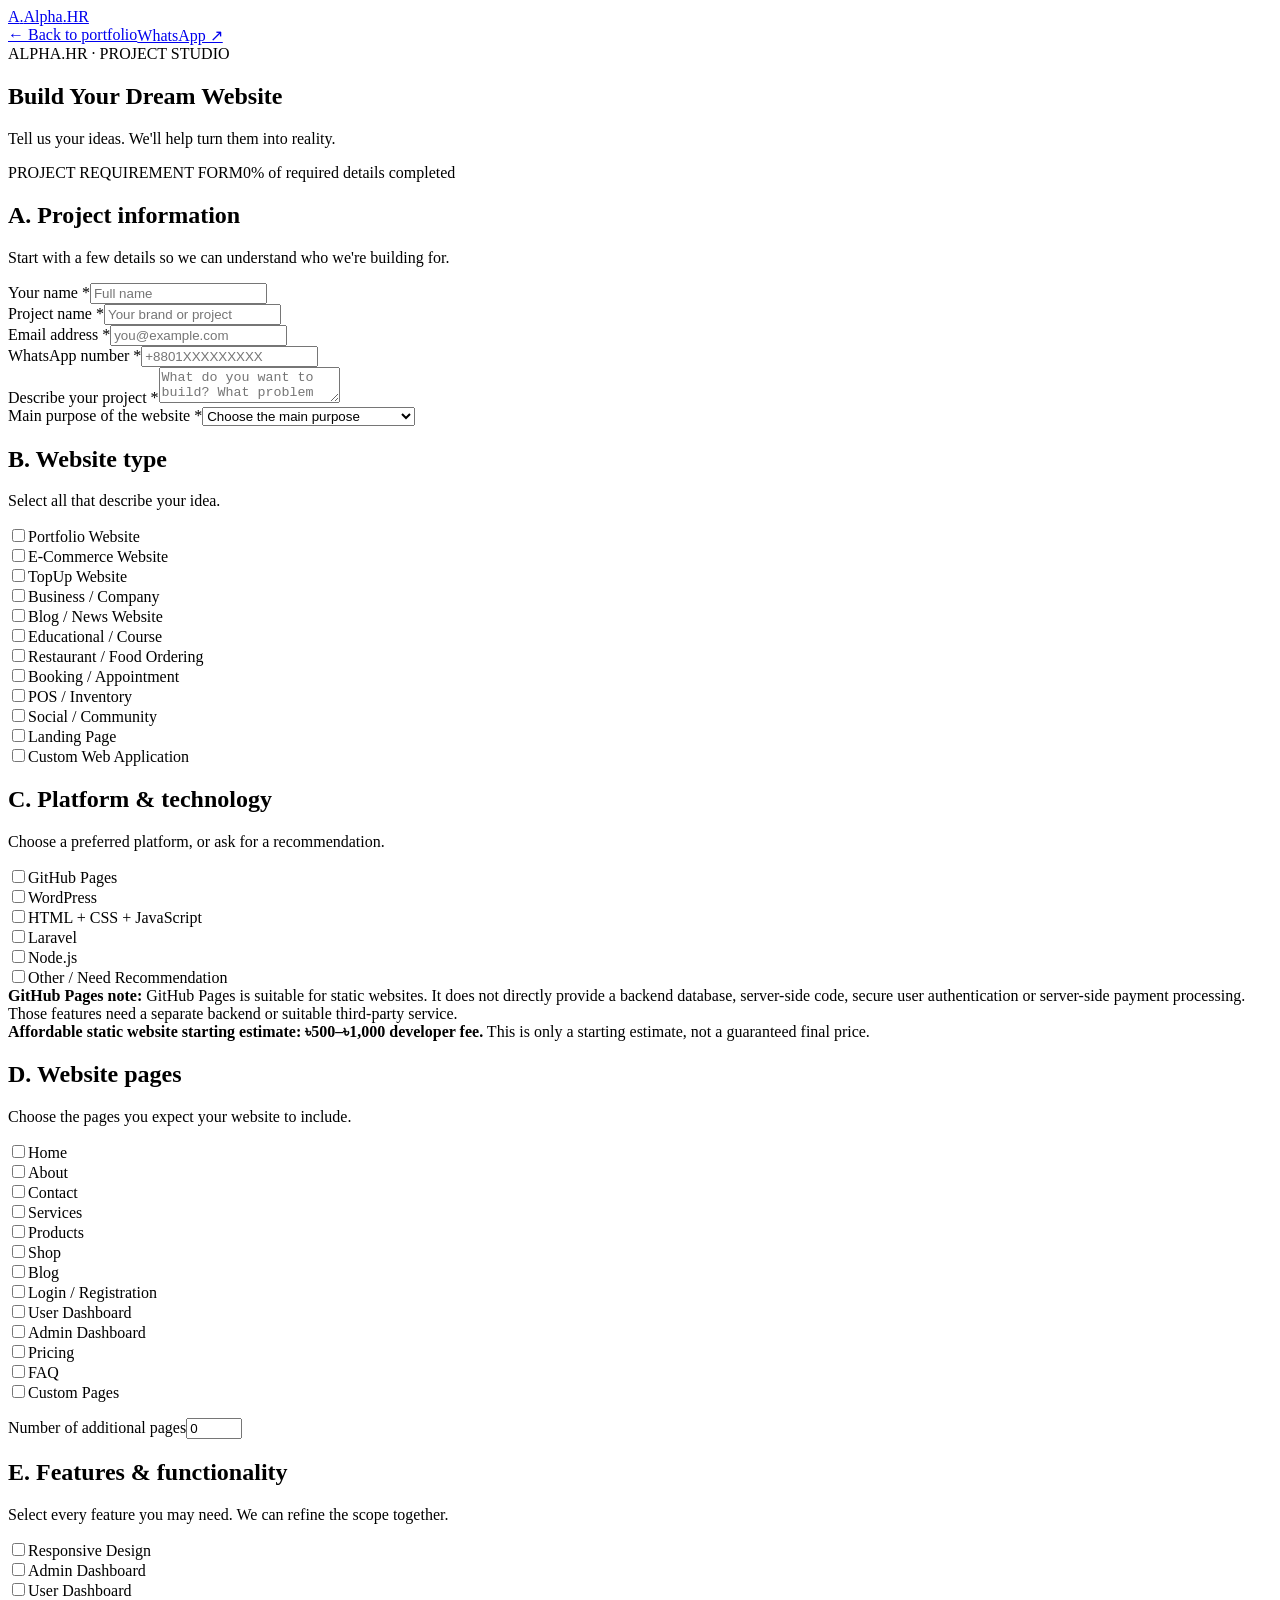
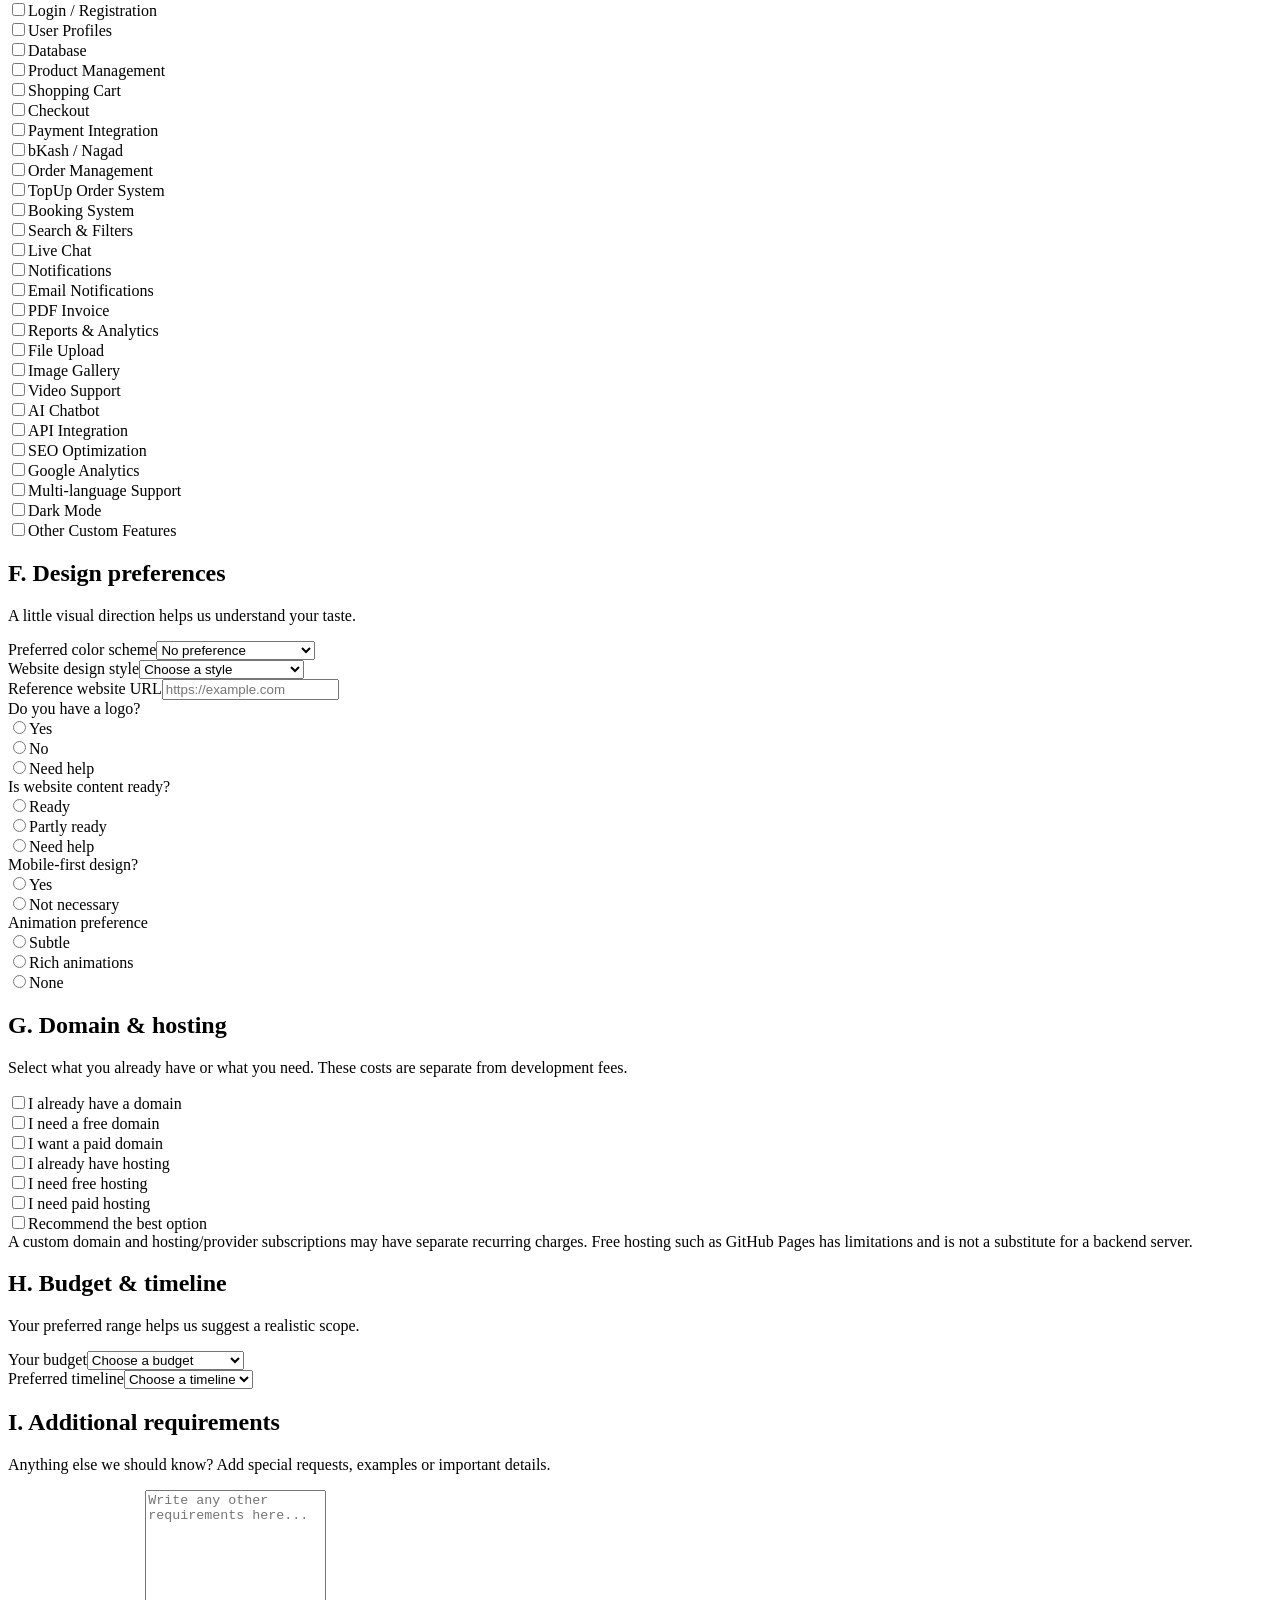
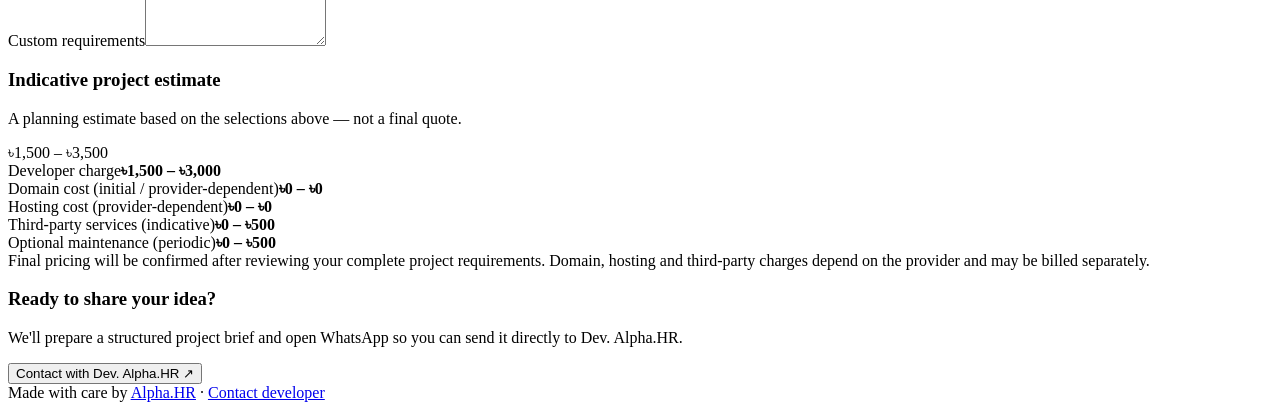
==== builder.html @ c134a98b "Create builder.html" ====
<!doctype html>
<html lang="en">
<head>
  <meta charset="utf-8"><meta name="viewport" content="width=device-width, initial-scale=1">
  <meta name="theme-color" content="#f5fbff"><meta name="description" content="Share your website idea with Alpha.HR and prepare a project proposal.">
  <title>Build Your Dream Website — Alpha.HR</title>
  <link rel="preconnect" href="https://fonts.googleapis.com"><link rel="preconnect" href="https://fonts.gstatic.com" crossorigin>
  <link href="https://fonts.googleapis.com/css2?family=DM+Sans:wght@400;500;600;700;800&family=Manrope:wght@400;500;600;700;800&display=swap" rel="stylesheet">
  <link rel="stylesheet" href="style.css"><script src="script.js" defer></script>
</head>
<body class="builder-page">
<header class="site-header"><nav class="nav-wrap container"><a class="brand" href="index.html"><span class="brand-mark">A<span>.</span></span><span>Alpha<span class="brand-dot">.HR</span></span></a><div class="nav-links" style="display:flex"><a href="index.html">← Back to portfolio</a><a class="nav-cta" href="https://wa.me/8801812478792" target="_blank" rel="noopener">WhatsApp ↗</a></div></nav></header>
<section class="builder-hero"><div class="container"><span class="section-kicker">ALPHA.HR · PROJECT STUDIO</span><h1>Build Your <span class="gradient-text">Dream Website</span></h1><p>Tell us your ideas. We'll help turn them into reality.</p></div></section>
<main class="builder-wrap">
  <div class="builder-topbar"><span>PROJECT REQUIREMENT FORM</span><span id="form-progress-label">0% completed</span></div><div class="progress-track"><div class="progress-fill" id="form-progress"></div></div>
  <form id="project-form">
    <section class="form-section"><h2>A. Project information</h2><p class="section-help">Start with a few details so we can understand who we're building for.</p><div class="form-grid">
      <div class="field"><label for="customerName">Your name *</label><input id="customerName" name="Customer name" required placeholder="Full name"></div>
      <div class="field"><label for="projectName">Project name *</label><input id="projectName" name="Project name" required placeholder="Your brand or project"></div>
      <div class="field"><label for="email">Email address *</label><input id="email" name="Email" type="email" required placeholder="you@example.com"></div>
      <div class="field"><label for="whatsapp">WhatsApp number *</label><input id="whatsapp" name="WhatsApp number" type="tel" required placeholder="+8801XXXXXXXXX"></div>
      <div class="field full"><label for="description">Describe your project *</label><textarea id="description" name="Project description" required placeholder="What do you want to build? What problem should it solve?"></textarea></div>
      <div class="field full"><label for="purpose">Main purpose of the website *</label><select id="purpose" name="Main purpose" required><option value="">Choose the main purpose</option><option>Showcase my work or brand</option><option>Sell products or services</option><option>Share content / information</option><option>Manage a business or operation</option><option>Build a community or platform</option><option>Other / Need advice</option></select></div>
    </div></section>

    <section class="form-section"><h2>B. Website type</h2><p class="section-help">Select all that describe your idea.</p><div class="choice-grid">
      <div class="choice"><input id="type1" type="checkbox" name="Website type" value="Portfolio Website"><label for="type1">Portfolio Website</label></div>
      <div class="choice"><input id="type2" type="checkbox" name="Website type" value="E-Commerce Website"><label for="type2">E-Commerce Website</label></div>
      <div class="choice"><input id="type3" type="checkbox" name="Website type" value="TopUp Website"><label for="type3">TopUp Website</label></div>
      <div class="choice"><input id="type4" type="checkbox" name="Website type" value="Business / Company Website"><label for="type4">Business / Company</label></div>
      <div class="choice"><input id="type5" type="checkbox" name="Website type" value="Blog / News Website"><label for="type5">Blog / News Website</label></div>
      <div class="choice"><input id="type6" type="checkbox" name="Website type" value="Educational / Course Website"><label for="type6">Educational / Course</label></div>
      <div class="choice"><input id="type7" type="checkbox" name="Website type" value="Restaurant / Food Ordering Website"><label for="type7">Restaurant / Food Ordering</label></div>
      <div class="choice"><input id="type8" type="checkbox" name="Website type" value="Booking / Appointment Website"><label for="type8">Booking / Appointment</label></div>
      <div class="choice"><input id="type9" type="checkbox" name="Website type" value="POS / Inventory Management"><label for="type9">POS / Inventory</label></div>
      <div class="choice"><input id="type10" type="checkbox" name="Website type" value="Social Media / Community Website"><label for="type10">Social / Community</label></div>
      <div class="choice"><input id="type11" type="checkbox" name="Website type" value="Landing Page"><label for="type11">Landing Page</label></div>
      <div class="choice"><input id="type12" type="checkbox" name="Website type" value="Custom Web Application"><label for="type12">Custom Web Application</label></div>
    </div></section>

    <section class="form-section"><h2>C. Platform &amp; technology</h2><p class="section-help">Choose a preferred platform, or ask for a recommendation.</p><div class="choice-grid two">
      <div class="choice"><input id="tech1" type="checkbox" name="Technology" value="GitHub Pages"><label for="tech1">GitHub Pages</label></div><div class="choice"><input id="tech2" type="checkbox" name="Technology" value="WordPress"><label for="tech2">WordPress</label></div>
      <div class="choice"><input id="tech3" type="checkbox" name="Technology" value="HTML + CSS + JavaScript"><label for="tech3">HTML + CSS + JavaScript</label></div><div class="choice"><input id="tech4" type="checkbox" name="Technology" value="Laravel"><label for="tech4">Laravel</label></div>
      <div class="choice"><input id="tech5" type="checkbox" name="Technology" value="Node.js"><label for="tech5">Node.js</label></div><div class="choice"><input id="tech6" type="checkbox" name="Technology" value="Other / Need Recommendation"><label for="tech6">Other / Need Recommendation</label></div>
    </div><div class="inline-note"><strong>GitHub Pages note:</strong> GitHub Pages is suitable for static websites. It does not directly provide a backend database, server-side code, secure user authentication or server-side payment processing. Those features need a separate backend or suitable third-party service. <br><strong>Affordable static website starting estimate: ৳500–৳1,000 developer fee.</strong> This is only a starting estimate, not a guaranteed final price.</div></section>

    <section class="form-section"><h2>D. Website pages</h2><p class="section-help">Choose the pages you expect your website to include.</p><div class="choice-grid">
      <div class="choice"><input id="page1" type="checkbox" name="Pages" value="Home"><label for="page1">Home</label></div><div class="choice"><input id="page2" type="checkbox" name="Pages" value="About"><label for="page2">About</label></div><div class="choice"><input id="page3" type="checkbox" name="Pages" value="Contact"><label for="page3">Contact</label></div>
      <div class="choice"><input id="page4" type="checkbox" name="Pages" value="Services"><label for="page4">Services</label></div><div class="choice"><input id="page5" type="checkbox" name="Pages" value="Products"><label for="page5">Products</label></div><div class="choice"><input id="page6" type="checkbox" name="Pages" value="Shop"><label for="page6">Shop</label></div>
      <div class="choice"><input id="page7" type="checkbox" name="Pages" value="Blog"><label for="page7">Blog</label></div><div class="choice"><input id="page8" type="checkbox" name="Pages" value="Login / Registration"><label for="page8">Login / Registration</label></div><div class="choice"><input id="page9" type="checkbox" name="Pages" value="User Dashboard"><label for="page9">User Dashboard</label></div>
      <div class="choice"><input id="page10" type="checkbox" name="Pages" value="Admin Dashboard"><label for="page10">Admin Dashboard</label></div><div class="choice"><input id="page11" type="checkbox" name="Pages" value="Pricing"><label for="page11">Pricing</label></div><div class="choice"><input id="page12" type="checkbox" name="Pages" value="FAQ"><label for="page12">FAQ</label></div>
      <div class="choice"><input id="page13" type="checkbox" name="Pages" value="Custom Pages"><label for="page13">Custom Pages</label></div>
    </div><div class="field" style="margin-top:16px;max-width:260px"><label for="extraPages">Number of additional pages</label><input id="extraPages" name="Additional pages" type="number" min="0" max="100" value="0"></div></section>

    <section class="form-section"><h2>E. Features &amp; functionality</h2><p class="section-help">Select every feature you may need. We can refine the scope together.</p><div class="choice-grid">
      <div class="choice"><input id="feat1" type="checkbox" name="Features" value="Responsive Design"><label for="feat1">Responsive Design</label></div><div class="choice"><input id="feat2" type="checkbox" name="Features" value="Admin Dashboard"><label for="feat2">Admin Dashboard</label></div><div class="choice"><input id="feat3" type="checkbox" name="Features" value="User Dashboard"><label for="feat3">User Dashboard</label></div>
      <div class="choice"><input id="feat4" type="checkbox" name="Features" value="Login / Registration"><label for="feat4">Login / Registration</label></div><div class="choice"><input id="feat5" type="checkbox" name="Features" value="User Profiles"><label for="feat5">User Profiles</label></div><div class="choice"><input id="feat6" type="checkbox" name="Features" value="Database"><label for="feat6">Database</label></div>
      <div class="choice"><input id="feat7" type="checkbox" name="Features" value="Product Management"><label for="feat7">Product Management</label></div><div class="choice"><input id="feat8" type="checkbox" name="Features" value="Shopping Cart"><label for="feat8">Shopping Cart</label></div><div class="choice"><input id="feat9" type="checkbox" name="Features" value="Checkout"><label for="feat9">Checkout</label></div>
      <div class="choice"><input id="feat10" type="checkbox" name="Features" value="Payment Integration"><label for="feat10">Payment Integration</label></div><div class="choice"><input id="feat11" type="checkbox" name="Features" value="bKash / Nagad"><label for="feat11">bKash / Nagad</label></div><div class="choice"><input id="feat12" type="checkbox" name="Features" value="Order Management"><label for="feat12">Order Management</label></div>
      <div class="choice"><input id="feat13" type="checkbox" name="Features" value="TopUp Order System"><label for="feat13">TopUp Order System</label></div><div class="choice"><input id="feat14" type="checkbox" name="Features" value="Booking System"><label for="feat14">Booking System</label></div><div class="choice"><input id="feat15" type="checkbox" name="Features" value="Search & Filters"><label for="feat15">Search &amp; Filters</label></div>
      <div class="choice"><input id="feat16" type="checkbox" name="Features" value="Live Chat"><label for="feat16">Live Chat</label></div><div class="choice"><input id="feat17" type="checkbox" name="Features" value="Notifications"><label for="feat17">Notifications</label></div><div class="choice"><input id="feat18" type="checkbox" name="Features" value="Email Notifications"><label for="feat18">Email Notifications</label></div>
      <div class="choice"><input id="feat19" type="checkbox" name="Features" value="PDF Invoice"><label for="feat19">PDF Invoice</label></div><div class="choice"><input id="feat20" type="checkbox" name="Features" value="Reports & Analytics"><label for="feat20">Reports &amp; Analytics</label></div><div class="choice"><input id="feat21" type="checkbox" name="Features" value="File Upload"><label for="feat21">File Upload</label></div>
      <div class="choice"><input id="feat22" type="checkbox" name="Features" value="Image Gallery"><label for="feat22">Image Gallery</label></div><div class="choice"><input id="feat23" type="checkbox" name="Features" value="Video Support"><label for="feat23">Video Support</label></div><div class="choice"><input id="feat24" type="checkbox" name="Features" value="AI Chatbot"><label for="feat24">AI Chatbot</label></div>
      <div class="choice"><input id="feat25" type="checkbox" name="Features" value="API Integration"><label for="feat25">API Integration</label></div><div class="choice"><input id="feat26" type="checkbox" name="Features" value="SEO Optimization"><label for="feat26">SEO Optimization</label></div><div class="choice"><input id="feat27" type="checkbox" name="Features" value="Google Analytics"><label for="feat27">Google Analytics</label></div>
      <div class="choice"><input id="feat28" type="checkbox" name="Features" value="Multi-language Support"><label for="feat28">Multi-language Support</label></div><div class="choice"><input id="feat29" type="checkbox" name="Features" value="Dark Mode"><label for="feat29">Dark Mode</label></div><div class="choice"><input id="feat30" type="checkbox" name="Features" value="Other Custom Features"><label for="feat30">Other Custom Features</label></div>
    </div></section>

    <section class="form-section"><h2>F. Design preferences</h2><p class="section-help">A little visual direction helps us understand your taste.</p><div class="form-grid">
      <div class="field"><label for="colors">Preferred color scheme</label><select id="colors" name="Color scheme"><option value="">No preference</option><option>White + Sky Blue</option><option>Blue + White</option><option>Black + White</option><option>Warm / Earthy</option><option>Colorful / Vibrant</option><option>I'll provide brand colors</option></select></div>
      <div class="field"><label for="designStyle">Website design style</label><select id="designStyle" name="Design style"><option value="">Choose a style</option><option>Minimal & Clean</option><option>Premium & Professional</option><option>Modern & Creative</option><option>Corporate</option><option>Playful & Colorful</option><option>Not sure / Recommend</option></select></div>
      <div class="field full"><label for="reference">Reference website URL</label><input id="reference" name="Reference website" type="url" placeholder="https://example.com"></div>
      <div class="field"><span class="field-label">Do you have a logo?</span><div class="radio-row"><div class="choice"><input id="logo1" type="radio" name="Logo" value="Yes"><label for="logo1">Yes</label></div><div class="choice"><input id="logo2" type="radio" name="Logo" value="No"><label for="logo2">No</label></div><div class="choice"><input id="logo3" type="radio" name="Logo" value="Need help"><label for="logo3">Need help</label></div></div></div>
      <div class="field"><span class="field-label">Is website content ready?</span><div class="radio-row"><div class="choice"><input id="content1" type="radio" name="Content" value="Ready"><label for="content1">Ready</label></div><div class="choice"><input id="content2" type="radio" name="Content" value="Partly ready"><label for="content2">Partly ready</label></div><div class="choice"><input id="content3" type="radio" name="Content" value="Need help"><label for="content3">Need help</label></div></div></div>
      <div class="field"><span class="field-label">Mobile-first design?</span><div class="radio-row"><div class="choice"><input id="mobile1" type="radio" name="Mobile-first" value="Yes"><label for="mobile1">Yes</label></div><div class="choice"><input id="mobile2" type="radio" name="Mobile-first" value="Not necessary"><label for="mobile2">Not necessary</label></div></div></div>
      <div class="field"><span class="field-label">Animation preference</span><div class="radio-row"><div class="choice"><input id="anim1" type="radio" name="Animation" value="Subtle"><label for="anim1">Subtle</label></div><div class="choice"><input id="anim2" type="radio" name="Animation" value="Rich animations"><label for="anim2">Rich animations</label></div><div class="choice"><input id="anim3" type="radio" name="Animation" value="No animation"><label for="anim3">None</label></div></div></div>
    </div></section>

    <section class="form-section"><h2>G. Domain &amp; hosting</h2><p class="section-help">Select what you already have or what you need. These costs are separate from development fees.</p><div class="choice-grid two">
      <div class="choice"><input id="host1" type="checkbox" name="Domain & hosting" value="I already have a domain"><label for="host1">I already have a domain</label></div><div class="choice"><input id="host2" type="checkbox" name="Domain & hosting" value="I need a free domain"><label for="host2">I need a free domain</label></div>
      <div class="choice"><input id="host3" type="checkbox" name="Domain & hosting" value="I want a paid domain"><label for="host3">I want a paid domain</label></div><div class="choice"><input id="host4" type="checkbox" name="Domain & hosting" value="I already have hosting"><label for="host4">I already have hosting</label></div>
      <div class="choice"><input id="host5" type="checkbox" name="Domain & hosting" value="I need free hosting"><label for="host5">I need free hosting</label></div><div class="choice"><input id="host6" type="checkbox" name="Domain & hosting" value="I need paid hosting"><label for="host6">I need paid hosting</label></div>
      <div class="choice"><input id="host7" type="checkbox" name="Domain & hosting" value="Please recommend the best option"><label for="host7">Recommend the best option</label></div>
    </div><div class="inline-note">A custom domain and hosting/provider subscriptions may have separate recurring charges. Free hosting such as GitHub Pages has limitations and is not a substitute for a backend server.</div></section>

    <section class="form-section"><h2>H. Budget &amp; timeline</h2><p class="section-help">Your preferred range helps us suggest a realistic scope.</p><div class="form-grid">
      <div class="field"><label for="budget">Your budget</label><select id="budget" name="Budget"><option value="">Choose a budget</option><option>৳500–৳1,000</option><option>৳1,000–৳3,000</option><option>৳3,000–৳5,000</option><option>৳5,000–৳10,000</option><option>৳10,000–৳20,000</option><option>৳20,000+</option><option>Need recommendation</option></select></div>
      <div class="field"><label for="timeline">Preferred timeline</label><select id="timeline" name="Timeline"><option value="">Choose a timeline</option><option>1–3 Days</option><option>4–7 Days</option><option>1–2 Weeks</option><option>1 Month</option><option>Flexible</option></select></div>
    </div></section>

    <section class="form-section"><h2>I. Additional requirements</h2><p class="section-help">Anything else we should know? Add special requests, examples or important details.</p><div class="field"><label for="additional">Custom requirements</label><textarea id="additional" name="Additional requirements" style="min-height:150px" placeholder="Write any other requirements here..."></textarea></div></section>

    <div class="estimate-panel" id="estimate-panel" aria-live="polite"><h3>Indicative project estimate</h3><p>A planning estimate based on the selections above — not a final quote.</p><div class="estimate-total" id="estimate-total">৳500 – ৳1,000</div><div class="estimate-breakdown" id="estimate-breakdown"></div><div class="estimate-note">Final pricing will be confirmed after reviewing your complete project requirements. Domain, hosting and third-party charges depend on the provider and may be billed separately.</div></div>
    <div class="send-panel"><h3>Ready to share your idea?</h3><p>We'll prepare a structured project brief and open WhatsApp so you can send it directly to Dev. Alpha.HR.</p><button class="builder-btn primary" type="submit">Contact with Dev. Alpha.HR <span>↗</span></button></div>
  </form>
</main>
<footer class="builder-footer">Made with care by <a href="index.html">Alpha.HR</a> · <a href="https://wa.me/8801812478792" target="_blank" rel="noopener">Contact developer</a></footer>
</body></html>
---- style.css ----
/* Custom Scrollbar */
::-webkit-scrollbar {
    width: 6px;
    height: 6px;
}
::-webkit-scrollbar-track {
    background: transparent;
}
::-webkit-scrollbar-thumb {
    background: #cbd5e1;
    border-radius: 9999px;
}
::-webkit-scrollbar-thumb:hover {
    background: #94a3b8;
}

.scrollbar-none::-webkit-scrollbar {
    display: none;
}
.scrollbar-none {
    -ms-overflow-style: none;
    scrollbar-width: none;
}

/* Glassmorphism & Animations */
.glass-panel {
    background: rgba(255, 255, 255, 0.85);
    backdrop-filter: blur(16px);
    -webkit-backdrop-filter: blur(16px);
}

@keyframes fadeInScale {
    0% {
        opacity: 0;
        transform: scale(0.92);
    }
    100% {
        opacity: 1;
        transform: scale(1);
    }
}

@keyframes fadeOutScale {
    0% {
        opacity: 1;
        transform: scale(1);
    }
    100% {
        opacity: 0;
        transform: scale(0.92);
    }
}

.animate-open-ai {
    animation: fadeInScale 0.4s cubic-bezier(0.16, 1, 0.3, 1) forwards;
}

.animate-close-ai {
    animation: fadeOutScale 0.3s cubic-bezier(0.16, 1, 0.3, 1) forwards;
}

/* Reduced motion preference */
@media (prefers-reduced-motion: reduce) {
    *, ::before, ::after {
        animation-duration: 0.01ms !important;
        animation-iteration-count: 1 !important;
        transition-duration: 0.01ms !important;
        scroll-behavior: auto !important;
    }
}
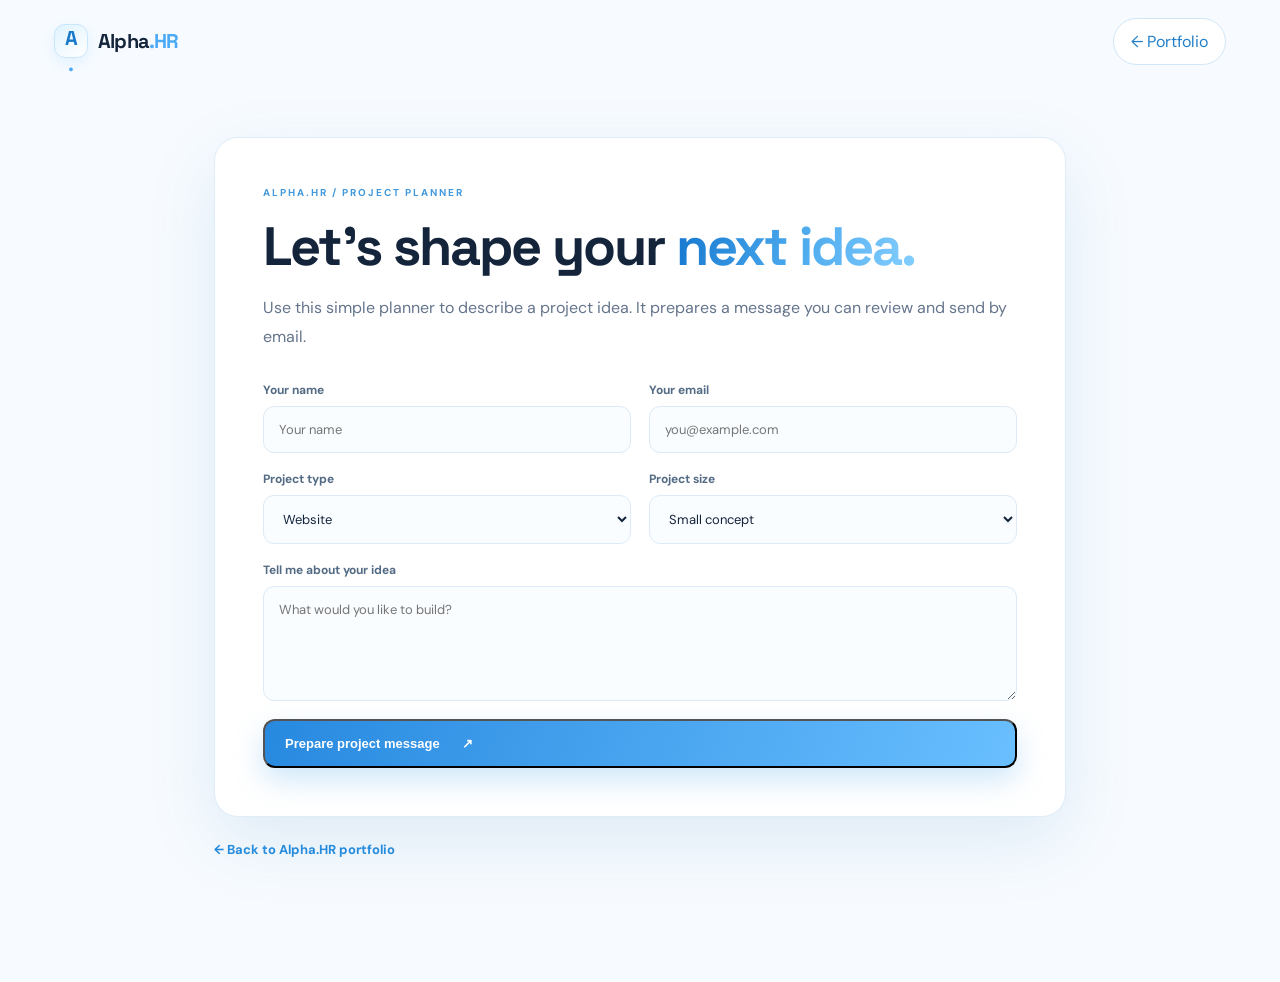
==== commit c0fa6716: "Add files via upload" ====
--- a/builder.html
+++ b/builder.html
@@ -1,97 +1,54 @@
-<!doctype html>
+<!DOCTYPE html>
 <html lang="en">
 <head>
-  <meta charset="utf-8"><meta name="viewport" content="width=device-width, initial-scale=1">
-  <meta name="theme-color" content="#f5fbff"><meta name="description" content="Share your website idea with Alpha.HR and prepare a project proposal.">
-  <title>Build Your Dream Website — Alpha.HR</title>
+  <meta charset="UTF-8"><meta name="viewport" content="width=device-width, initial-scale=1.0">
+  <meta name="theme-color" content="#f5faff"><title>Project Idea Builder — Alpha.HR</title>
   <link rel="preconnect" href="https://fonts.googleapis.com"><link rel="preconnect" href="https://fonts.gstatic.com" crossorigin>
-  <link href="https://fonts.googleapis.com/css2?family=DM+Sans:wght@400;500;600;700;800&family=Manrope:wght@400;500;600;700;800&display=swap" rel="stylesheet">
-  <link rel="stylesheet" href="style.css"><script src="script.js" defer></script>
+  <link href="https://fonts.googleapis.com/css2?family=DM+Sans:wght@400;500;600;700&family=Space+Grotesk:wght@400;500;600;700&display=swap" rel="stylesheet">
+  <link rel="stylesheet" href="style.css">
+  <style>
+    .builder-wrap{max-width:900px;margin:55px auto 100px;padding:0 24px}.builder-card{padding:clamp(24px,5vw,48px);background:#fff;border:1px solid #deedf8;border-radius:24px;box-shadow:var(--shadow)}.builder-card h1{font:700 clamp(36px,6vw,54px)/1.1 var(--display);letter-spacing:-2px;margin:18px 0}.builder-card>p{color:var(--muted);line-height:1.8}.builder-form{display:grid;grid-template-columns:1fr 1fr;gap:18px;margin-top:30px}.field{display:flex;flex-direction:column;gap:8px}.field.full{grid-column:1/-1}.field label{font-size:12px;font-weight:700;color:#536b84}.field input,.field select,.field textarea{width:100%;padding:14px 15px;border:1px solid #dcebf7;border-radius:11px;background:#fafdff;font:13px var(--font);color:var(--ink);outline:none}.field input:focus,.field select:focus,.field textarea:focus{border-color:#72bdf0;box-shadow:0 0 0 3px #8acfff25}.field textarea{min-height:115px;resize:vertical}.builder-result{margin-top:22px;padding:20px;border-radius:15px;background:#eff8ff;border:1px solid #d7edfc}.builder-result strong{font:600 17px var(--display)}.builder-result p{font-size:12px;color:#6d8196;line-height:1.7}.builder-actions{display:flex;gap:12px;flex-wrap:wrap;margin-top:22px}.back-link{display:inline-block;margin:24px 0;color:#258bdc;font-size:13px;font-weight:700}@media(max-width:600px){.builder-form{grid-template-columns:1fr}.field.full{grid-column:auto}}
+  </style>
 </head>
-<body class="builder-page">
-<header class="site-header"><nav class="nav-wrap container"><a class="brand" href="index.html"><span class="brand-mark">A<span>.</span></span><span>Alpha<span class="brand-dot">.HR</span></span></a><div class="nav-links" style="display:flex"><a href="index.html">← Back to portfolio</a><a class="nav-cta" href="https://wa.me/8801812478792" target="_blank" rel="noopener">WhatsApp ↗</a></div></nav></header>
-<section class="builder-hero"><div class="container"><span class="section-kicker">ALPHA.HR · PROJECT STUDIO</span><h1>Build Your <span class="gradient-text">Dream Website</span></h1><p>Tell us your ideas. We'll help turn them into reality.</p></div></section>
-<main class="builder-wrap">
-  <div class="builder-topbar"><span>PROJECT REQUIREMENT FORM</span><span id="form-progress-label">0% completed</span></div><div class="progress-track"><div class="progress-fill" id="form-progress"></div></div>
-  <form id="project-form">
-    <section class="form-section"><h2>A. Project information</h2><p class="section-help">Start with a few details so we can understand who we're building for.</p><div class="form-grid">
-      <div class="field"><label for="customerName">Your name *</label><input id="customerName" name="Customer name" required placeholder="Full name"></div>
-      <div class="field"><label for="projectName">Project name *</label><input id="projectName" name="Project name" required placeholder="Your brand or project"></div>
-      <div class="field"><label for="email">Email address *</label><input id="email" name="Email" type="email" required placeholder="you@example.com"></div>
-      <div class="field"><label for="whatsapp">WhatsApp number *</label><input id="whatsapp" name="WhatsApp number" type="tel" required placeholder="+8801XXXXXXXXX"></div>
-      <div class="field full"><label for="description">Describe your project *</label><textarea id="description" name="Project description" required placeholder="What do you want to build? What problem should it solve?"></textarea></div>
-      <div class="field full"><label for="purpose">Main purpose of the website *</label><select id="purpose" name="Main purpose" required><option value="">Choose the main purpose</option><option>Showcase my work or brand</option><option>Sell products or services</option><option>Share content / information</option><option>Manage a business or operation</option><option>Build a community or platform</option><option>Other / Need advice</option></select></div>
-    </div></section>
-
-    <section class="form-section"><h2>B. Website type</h2><p class="section-help">Select all that describe your idea.</p><div class="choice-grid">
-      <div class="choice"><input id="type1" type="checkbox" name="Website type" value="Portfolio Website"><label for="type1">Portfolio Website</label></div>
-      <div class="choice"><input id="type2" type="checkbox" name="Website type" value="E-Commerce Website"><label for="type2">E-Commerce Website</label></div>
-      <div class="choice"><input id="type3" type="checkbox" name="Website type" value="TopUp Website"><label for="type3">TopUp Website</label></div>
-      <div class="choice"><input id="type4" type="checkbox" name="Website type" value="Business / Company Website"><label for="type4">Business / Company</label></div>
-      <div class="choice"><input id="type5" type="checkbox" name="Website type" value="Blog / News Website"><label for="type5">Blog / News Website</label></div>
-      <div class="choice"><input id="type6" type="checkbox" name="Website type" value="Educational / Course Website"><label for="type6">Educational / Course</label></div>
-      <div class="choice"><input id="type7" type="checkbox" name="Website type" value="Restaurant / Food Ordering Website"><label for="type7">Restaurant / Food Ordering</label></div>
-      <div class="choice"><input id="type8" type="checkbox" name="Website type" value="Booking / Appointment Website"><label for="type8">Booking / Appointment</label></div>
-      <div class="choice"><input id="type9" type="checkbox" name="Website type" value="POS / Inventory Management"><label for="type9">POS / Inventory</label></div>
-      <div class="choice"><input id="type10" type="checkbox" name="Website type" value="Social Media / Community Website"><label for="type10">Social / Community</label></div>
-      <div class="choice"><input id="type11" type="checkbox" name="Website type" value="Landing Page"><label for="type11">Landing Page</label></div>
-      <div class="choice"><input id="type12" type="checkbox" name="Website type" value="Custom Web Application"><label for="type12">Custom Web Application</label></div>
-    </div></section>
-
-    <section class="form-section"><h2>C. Platform &amp; technology</h2><p class="section-help">Choose a preferred platform, or ask for a recommendation.</p><div class="choice-grid two">
-      <div class="choice"><input id="tech1" type="checkbox" name="Technology" value="GitHub Pages"><label for="tech1">GitHub Pages</label></div><div class="choice"><input id="tech2" type="checkbox" name="Technology" value="WordPress"><label for="tech2">WordPress</label></div>
-      <div class="choice"><input id="tech3" type="checkbox" name="Technology" value="HTML + CSS + JavaScript"><label for="tech3">HTML + CSS + JavaScript</label></div><div class="choice"><input id="tech4" type="checkbox" name="Technology" value="Laravel"><label for="tech4">Laravel</label></div>
-      <div class="choice"><input id="tech5" type="checkbox" name="Technology" value="Node.js"><label for="tech5">Node.js</label></div><div class="choice"><input id="tech6" type="checkbox" name="Technology" value="Other / Need Recommendation"><label for="tech6">Other / Need Recommendation</label></div>
-    </div><div class="inline-note"><strong>GitHub Pages note:</strong> GitHub Pages is suitable for static websites. It does not directly provide a backend database, server-side code, secure user authentication or server-side payment processing. Those features need a separate backend or suitable third-party service. <br><strong>Affordable static website starting estimate: ৳500–৳1,000 developer fee.</strong> This is only a starting estimate, not a guaranteed final price.</div></section>
-
-    <section class="form-section"><h2>D. Website pages</h2><p class="section-help">Choose the pages you expect your website to include.</p><div class="choice-grid">
-      <div class="choice"><input id="page1" type="checkbox" name="Pages" value="Home"><label for="page1">Home</label></div><div class="choice"><input id="page2" type="checkbox" name="Pages" value="About"><label for="page2">About</label></div><div class="choice"><input id="page3" type="checkbox" name="Pages" value="Contact"><label for="page3">Contact</label></div>
-      <div class="choice"><input id="page4" type="checkbox" name="Pages" value="Services"><label for="page4">Services</label></div><div class="choice"><input id="page5" type="checkbox" name="Pages" value="Products"><label for="page5">Products</label></div><div class="choice"><input id="page6" type="checkbox" name="Pages" value="Shop"><label for="page6">Shop</label></div>
-      <div class="choice"><input id="page7" type="checkbox" name="Pages" value="Blog"><label for="page7">Blog</label></div><div class="choice"><input id="page8" type="checkbox" name="Pages" value="Login / Registration"><label for="page8">Login / Registration</label></div><div class="choice"><input id="page9" type="checkbox" name="Pages" value="User Dashboard"><label for="page9">User Dashboard</label></div>
-      <div class="choice"><input id="page10" type="checkbox" name="Pages" value="Admin Dashboard"><label for="page10">Admin Dashboard</label></div><div class="choice"><input id="page11" type="checkbox" name="Pages" value="Pricing"><label for="page11">Pricing</label></div><div class="choice"><input id="page12" type="checkbox" name="Pages" value="FAQ"><label for="page12">FAQ</label></div>
-      <div class="choice"><input id="page13" type="checkbox" name="Pages" value="Custom Pages"><label for="page13">Custom Pages</label></div>
-    </div><div class="field" style="margin-top:16px;max-width:260px"><label for="extraPages">Number of additional pages</label><input id="extraPages" name="Additional pages" type="number" min="0" max="100" value="0"></div></section>
-
-    <section class="form-section"><h2>E. Features &amp; functionality</h2><p class="section-help">Select every feature you may need. We can refine the scope together.</p><div class="choice-grid">
-      <div class="choice"><input id="feat1" type="checkbox" name="Features" value="Responsive Design"><label for="feat1">Responsive Design</label></div><div class="choice"><input id="feat2" type="checkbox" name="Features" value="Admin Dashboard"><label for="feat2">Admin Dashboard</label></div><div class="choice"><input id="feat3" type="checkbox" name="Features" value="User Dashboard"><label for="feat3">User Dashboard</label></div>
-      <div class="choice"><input id="feat4" type="checkbox" name="Features" value="Login / Registration"><label for="feat4">Login / Registration</label></div><div class="choice"><input id="feat5" type="checkbox" name="Features" value="User Profiles"><label for="feat5">User Profiles</label></div><div class="choice"><input id="feat6" type="checkbox" name="Features" value="Database"><label for="feat6">Database</label></div>
-      <div class="choice"><input id="feat7" type="checkbox" name="Features" value="Product Management"><label for="feat7">Product Management</label></div><div class="choice"><input id="feat8" type="checkbox" name="Features" value="Shopping Cart"><label for="feat8">Shopping Cart</label></div><div class="choice"><input id="feat9" type="checkbox" name="Features" value="Checkout"><label for="feat9">Checkout</label></div>
-      <div class="choice"><input id="feat10" type="checkbox" name="Features" value="Payment Integration"><label for="feat10">Payment Integration</label></div><div class="choice"><input id="feat11" type="checkbox" name="Features" value="bKash / Nagad"><label for="feat11">bKash / Nagad</label></div><div class="choice"><input id="feat12" type="checkbox" name="Features" value="Order Management"><label for="feat12">Order Management</label></div>
-      <div class="choice"><input id="feat13" type="checkbox" name="Features" value="TopUp Order System"><label for="feat13">TopUp Order System</label></div><div class="choice"><input id="feat14" type="checkbox" name="Features" value="Booking System"><label for="feat14">Booking System</label></div><div class="choice"><input id="feat15" type="checkbox" name="Features" value="Search & Filters"><label for="feat15">Search &amp; Filters</label></div>
-      <div class="choice"><input id="feat16" type="checkbox" name="Features" value="Live Chat"><label for="feat16">Live Chat</label></div><div class="choice"><input id="feat17" type="checkbox" name="Features" value="Notifications"><label for="feat17">Notifications</label></div><div class="choice"><input id="feat18" type="checkbox" name="Features" value="Email Notifications"><label for="feat18">Email Notifications</label></div>
-      <div class="choice"><input id="feat19" type="checkbox" name="Features" value="PDF Invoice"><label for="feat19">PDF Invoice</label></div><div class="choice"><input id="feat20" type="checkbox" name="Features" value="Reports & Analytics"><label for="feat20">Reports &amp; Analytics</label></div><div class="choice"><input id="feat21" type="checkbox" name="Features" value="File Upload"><label for="feat21">File Upload</label></div>
-      <div class="choice"><input id="feat22" type="checkbox" name="Features" value="Image Gallery"><label for="feat22">Image Gallery</label></div><div class="choice"><input id="feat23" type="checkbox" name="Features" value="Video Support"><label for="feat23">Video Support</label></div><div class="choice"><input id="feat24" type="checkbox" name="Features" value="AI Chatbot"><label for="feat24">AI Chatbot</label></div>
-      <div class="choice"><input id="feat25" type="checkbox" name="Features" value="API Integration"><label for="feat25">API Integration</label></div><div class="choice"><input id="feat26" type="checkbox" name="Features" value="SEO Optimization"><label for="feat26">SEO Optimization</label></div><div class="choice"><input id="feat27" type="checkbox" name="Features" value="Google Analytics"><label for="feat27">Google Analytics</label></div>
-      <div class="choice"><input id="feat28" type="checkbox" name="Features" value="Multi-language Support"><label for="feat28">Multi-language Support</label></div><div class="choice"><input id="feat29" type="checkbox" name="Features" value="Dark Mode"><label for="feat29">Dark Mode</label></div><div class="choice"><input id="feat30" type="checkbox" name="Features" value="Other Custom Features"><label for="feat30">Other Custom Features</label></div>
-    </div></section>
-
-    <section class="form-section"><h2>F. Design preferences</h2><p class="section-help">A little visual direction helps us understand your taste.</p><div class="form-grid">
-      <div class="field"><label for="colors">Preferred color scheme</label><select id="colors" name="Color scheme"><option value="">No preference</option><option>White + Sky Blue</option><option>Blue + White</option><option>Black + White</option><option>Warm / Earthy</option><option>Colorful / Vibrant</option><option>I'll provide brand colors</option></select></div>
-      <div class="field"><label for="designStyle">Website design style</label><select id="designStyle" name="Design style"><option value="">Choose a style</option><option>Minimal & Clean</option><option>Premium & Professional</option><option>Modern & Creative</option><option>Corporate</option><option>Playful & Colorful</option><option>Not sure / Recommend</option></select></div>
-      <div class="field full"><label for="reference">Reference website URL</label><input id="reference" name="Reference website" type="url" placeholder="https://example.com"></div>
-      <div class="field"><span class="field-label">Do you have a logo?</span><div class="radio-row"><div class="choice"><input id="logo1" type="radio" name="Logo" value="Yes"><label for="logo1">Yes</label></div><div class="choice"><input id="logo2" type="radio" name="Logo" value="No"><label for="logo2">No</label></div><div class="choice"><input id="logo3" type="radio" name="Logo" value="Need help"><label for="logo3">Need help</label></div></div></div>
-      <div class="field"><span class="field-label">Is website content ready?</span><div class="radio-row"><div class="choice"><input id="content1" type="radio" name="Content" value="Ready"><label for="content1">Ready</label></div><div class="choice"><input id="content2" type="radio" name="Content" value="Partly ready"><label for="content2">Partly ready</label></div><div class="choice"><input id="content3" type="radio" name="Content" value="Need help"><label for="content3">Need help</label></div></div></div>
-      <div class="field"><span class="field-label">Mobile-first design?</span><div class="radio-row"><div class="choice"><input id="mobile1" type="radio" name="Mobile-first" value="Yes"><label for="mobile1">Yes</label></div><div class="choice"><input id="mobile2" type="radio" name="Mobile-first" value="Not necessary"><label for="mobile2">Not necessary</label></div></div></div>
-      <div class="field"><span class="field-label">Animation preference</span><div class="radio-row"><div class="choice"><input id="anim1" type="radio" name="Animation" value="Subtle"><label for="anim1">Subtle</label></div><div class="choice"><input id="anim2" type="radio" name="Animation" value="Rich animations"><label for="anim2">Rich animations</label></div><div class="choice"><input id="anim3" type="radio" name="Animation" value="No animation"><label for="anim3">None</label></div></div></div>
-    </div></section>
-
-    <section class="form-section"><h2>G. Domain &amp; hosting</h2><p class="section-help">Select what you already have or what you need. These costs are separate from development fees.</p><div class="choice-grid two">
-      <div class="choice"><input id="host1" type="checkbox" name="Domain & hosting" value="I already have a domain"><label for="host1">I already have a domain</label></div><div class="choice"><input id="host2" type="checkbox" name="Domain & hosting" value="I need a free domain"><label for="host2">I need a free domain</label></div>
-      <div class="choice"><input id="host3" type="checkbox" name="Domain & hosting" value="I want a paid domain"><label for="host3">I want a paid domain</label></div><div class="choice"><input id="host4" type="checkbox" name="Domain & hosting" value="I already have hosting"><label for="host4">I already have hosting</label></div>
-      <div class="choice"><input id="host5" type="checkbox" name="Domain & hosting" value="I need free hosting"><label for="host5">I need free hosting</label></div><div class="choice"><input id="host6" type="checkbox" name="Domain & hosting" value="I need paid hosting"><label for="host6">I need paid hosting</label></div>
-      <div class="choice"><input id="host7" type="checkbox" name="Domain & hosting" value="Please recommend the best option"><label for="host7">Recommend the best option</label></div>
-    </div><div class="inline-note">A custom domain and hosting/provider subscriptions may have separate recurring charges. Free hosting such as GitHub Pages has limitations and is not a substitute for a backend server.</div></section>
-
-    <section class="form-section"><h2>H. Budget &amp; timeline</h2><p class="section-help">Your preferred range helps us suggest a realistic scope.</p><div class="form-grid">
-      <div class="field"><label for="budget">Your budget</label><select id="budget" name="Budget"><option value="">Choose a budget</option><option>৳500–৳1,000</option><option>৳1,000–৳3,000</option><option>৳3,000–৳5,000</option><option>৳5,000–৳10,000</option><option>৳10,000–৳20,000</option><option>৳20,000+</option><option>Need recommendation</option></select></div>
-      <div class="field"><label for="timeline">Preferred timeline</label><select id="timeline" name="Timeline"><option value="">Choose a timeline</option><option>1–3 Days</option><option>4–7 Days</option><option>1–2 Weeks</option><option>1 Month</option><option>Flexible</option></select></div>
-    </div></section>
-
-    <section class="form-section"><h2>I. Additional requirements</h2><p class="section-help">Anything else we should know? Add special requests, examples or important details.</p><div class="field"><label for="additional">Custom requirements</label><textarea id="additional" name="Additional requirements" style="min-height:150px" placeholder="Write any other requirements here..."></textarea></div></section>
-
-    <div class="estimate-panel" id="estimate-panel" aria-live="polite"><h3>Indicative project estimate</h3><p>A planning estimate based on the selections above — not a final quote.</p><div class="estimate-total" id="estimate-total">৳500 – ৳1,000</div><div class="estimate-breakdown" id="estimate-breakdown"></div><div class="estimate-note">Final pricing will be confirmed after reviewing your complete project requirements. Domain, hosting and third-party charges depend on the provider and may be billed separately.</div></div>
-    <div class="send-panel"><h3>Ready to share your idea?</h3><p>We'll prepare a structured project brief and open WhatsApp so you can send it directly to Dev. Alpha.HR.</p><button class="builder-btn primary" type="submit">Contact with Dev. Alpha.HR <span>↗</span></button></div>
-  </form>
-</main>
-<footer class="builder-footer">Made with care by <a href="index.html">Alpha.HR</a> · <a href="https://wa.me/8801812478792" target="_blank" rel="noopener">Contact developer</a></footer>
-</body></html>
+<body>
+  <header class="site-header"><a class="brand" href="index.html"><span class="brand-mark">A<span>.</span></span><span>Alpha<span class="brand-dot">.HR</span></span></a><a class="nav-contact" href="index.html">← Portfolio</a></header>
+  <main class="builder-wrap"><div class="builder-card">
+    <div class="eyebrow">ALPHA.HR / PROJECT PLANNER</div><h1>Let's shape your <span class="gradient-text">next idea.</span></h1>
+    <p>Use this simple planner to describe a project idea. It prepares a message you can review and send by email.</p>
+    <form id="projectForm" class="builder-form">
+      <div class="field"><label for="name">Your name</label><input id="name" name="name" placeholder="Your name" required></div>
+      <div class="field"><label for="email">Your email</label><input id="email" name="email" type="email" placeholder="you@example.com"></div>
+      <div class="field"><label for="type">Project type</label><select id="type" name="type"><option>Website</option><option>Web application</option><option>AI / automation</option><option>OCR / text tool</option><option>Other idea</option></select></div>
+      <div class="field"><label for="scope">Project size</label><select id="scope" name="scope"><option>Small concept</option><option>Medium project</option><option>Large project</option><option>Not sure yet</option></select></div>
+      <div class="field full"><label for="details">Tell me about your idea</label><textarea id="details" name="details" placeholder="What would you like to build?" required></textarea></div>
+      <div class="field full"><button class="btn btn-primary" type="submit">Prepare project message <span>↗</span></button></div>
+    </form>
+    <div class="builder-result" id="result" hidden><strong>Your project brief is ready.</strong><p id="resultText"></p><div class="builder-actions"><button class="btn btn-primary" id="emailBtn" type="button">Open email draft ↗</button><button class="btn btn-ghost" id="copyBtn" type="button">Copy brief</button></div></div>
+  </div><a class="back-link" href="index.html">← Back to Alpha.HR portfolio</a></main>
+  <script>
+    (() => {
+      const form = document.getElementById('projectForm');
+      const result = document.getElementById('result');
+      const resultText = document.getElementById('resultText');
+      const emailBtn = document.getElementById('emailBtn');
+      const copyBtn = document.getElementById('copyBtn');
+      let brief = '';
+      form.addEventListener('submit', event => {
+        event.preventDefault();
+        const data = new FormData(form);
+        brief = `Hello Alpha.HR,\\n\\nI'd like to discuss a project.\\n\\nName: ${data.get('name')}\\nEmail: ${data.get('email') || 'Not provided'}\\nProject type: ${data.get('type')}\\nProject size: ${data.get('scope')}\\n\\nIdea details:\\n${data.get('details')}\\n\\nThank you.`;
+        resultText.textContent = `${data.get('type')} · ${data.get('scope')} — Your message is ready to review.`;
+        result.hidden = false;
+        result.scrollIntoView({behavior:'smooth',block:'nearest'});
+      });
+      emailBtn.addEventListener('click', () => {
+        window.location.href = `mailto:alpha.hayat.rat@gmail.com?subject=${encodeURIComponent('Project idea from ' + document.getElementById('name').value)}&body=${encodeURIComponent(brief)}`;
+      });
+      copyBtn.addEventListener('click', async () => {
+        try { await navigator.clipboard.writeText(brief); copyBtn.textContent = 'Copied ✓'; }
+        catch { copyBtn.textContent = 'Copy unavailable'; }
+      });
+    })();
+  </script>
+</body>
+</html>
--- a/style.css
+++ b/style.css
@@ -1,70 +1,16 @@
-/* Custom Scrollbar */
-::-webkit-scrollbar {
-    width: 6px;
-    height: 6px;
-}
-::-webkit-scrollbar-track {
-    background: transparent;
-}
-::-webkit-scrollbar-thumb {
-    background: #cbd5e1;
-    border-radius: 9999px;
-}
-::-webkit-scrollbar-thumb:hover {
-    background: #94a3b8;
-}
-
-.scrollbar-none::-webkit-scrollbar {
-    display: none;
-}
-.scrollbar-none {
-    -ms-overflow-style: none;
-    scrollbar-width: none;
-}
-
-/* Glassmorphism & Animations */
-.glass-panel {
-    background: rgba(255, 255, 255, 0.85);
-    backdrop-filter: blur(16px);
-    -webkit-backdrop-filter: blur(16px);
-}
-
-@keyframes fadeInScale {
-    0% {
-        opacity: 0;
-        transform: scale(0.92);
-    }
-    100% {
-        opacity: 1;
-        transform: scale(1);
-    }
-}
-
-@keyframes fadeOutScale {
-    0% {
-        opacity: 1;
-        transform: scale(1);
-    }
-    100% {
-        opacity: 0;
-        transform: scale(0.92);
-    }
-}
-
-.animate-open-ai {
-    animation: fadeInScale 0.4s cubic-bezier(0.16, 1, 0.3, 1) forwards;
-}
-
-.animate-close-ai {
-    animation: fadeOutScale 0.3s cubic-bezier(0.16, 1, 0.3, 1) forwards;
-}
-
-/* Reduced motion preference */
-@media (prefers-reduced-motion: reduce) {
-    *, ::before, ::after {
-        animation-duration: 0.01ms !important;
-        animation-iteration-count: 1 !important;
-        transition-duration: 0.01ms !important;
-        scroll-behavior: auto !important;
-    }
-}
+:root{--ink:#14243b;--muted:#65758c;--blue:#2488e8;--sky:#77c7ff;--pale:#eaf6ff;--line:#dcebf8;--white:#fff;--shadow:0 24px 70px rgba(48,112,171,.12);--font:'DM Sans',sans-serif;--display:'Space Grotesk',sans-serif}
+*{box-sizing:border-box}html{scroll-behavior:smooth;scroll-padding-top:90px}body{margin:0;background:#f7fbff;color:var(--ink);font-family:var(--font);overflow-x:hidden}a{color:inherit;text-decoration:none}.progress{position:fixed;z-index:1000;top:0;left:0;height:3px;width:0;background:linear-gradient(90deg,#48a8ff,#9be0ff)}.ambient{position:absolute;z-index:-1;pointer-events:none;border-radius:50%;filter:blur(2px)}.ambient-one{width:520px;height:520px;right:-220px;top:100px;background:radial-gradient(circle,rgba(134,207,255,.22),transparent 68%)}.ambient-two{width:450px;height:450px;left:-240px;top:1000px;background:radial-gradient(circle,rgba(167,220,255,.2),transparent 70%)}
+.site-header{height:82px;max-width:1240px;margin:auto;padding:0 34px;display:flex;align-items:center;justify-content:space-between;position:relative;z-index:50}.brand{display:flex;align-items:center;gap:10px;font:700 20px var(--display);letter-spacing:-.8px}.brand-mark{display:grid;place-items:center;width:34px;height:34px;border-radius:11px;background:linear-gradient(145deg,#e0f3ff,#fff);border:1px solid #c9e7fc;color:#1879cb;box-shadow:0 5px 15px #8bcaff33}.brand-mark span,.brand-dot{color:#4ba9f5}.nav{display:flex;align-items:center;gap:34px;font-size:13px;font-weight:600;color:#64758b}.nav a{transition:color .25s}.nav a:hover,.nav a.active{color:#1684df}.nav-contact{padding:12px 17px;border:1px solid #cfe6f8;border-radius:30px;background:#fff;color:#217fc9!important}.nav-contact span{margin-left:8px}.menu-toggle{display:none}
+.section{max-width:1240px;margin:auto;padding:115px 34px}.hero{min-height:670px;display:grid;grid-template-columns:1fr 1fr;align-items:center;gap:30px;position:relative;padding-top:65px;padding-bottom:95px}.eyebrow{font-size:10px;font-weight:700;letter-spacing:2px;color:#4298dc;display:flex;align-items:center;gap:10px}.status-dot{width:7px;height:7px;border-radius:50%;background:#5bc6a6;box-shadow:0 0 0 5px #5bc6a622}.hero h1,.section-heading h2,.contact-panel h2{font:700 clamp(42px,5.4vw,70px)/1.08 var(--display);letter-spacing:-3.5px;margin:25px 0 20px}.gradient-text{background:linear-gradient(105deg,#197bd1 5%,#4aa9ed 50%,#85cfff);-webkit-background-clip:text;background-clip:text;color:transparent}.hero-description{max-width:490px;color:var(--muted);font-size:15px;line-height:1.9}.hero-description strong{color:#263c58}.hero-actions{display:flex;gap:13px;margin-top:30px;flex-wrap:wrap}.btn{display:inline-flex;align-items:center;gap:22px;padding:15px 20px;border-radius:12px;font-size:13px;font-weight:700;transition:transform .25s,box-shadow .25s}.btn:hover{transform:translateY(-4px)}.btn-primary{color:#fff;background:linear-gradient(110deg,#2789df,#69bfff);box-shadow:0 12px 28px #4ca5e844}.btn-primary:hover{box-shadow:0 17px 35px #4ca5e866}.btn-ghost{border:1px solid var(--line);background:#fff;color:#4d6681}.hero-meta{display:flex;align-items:center;gap:25px;margin-top:55px}.hero-meta div{display:flex;flex-direction:column;gap:5px}.hero-meta strong{font:600 13px var(--display)}.hero-meta span{font-size:11px;color:#8797a9}.hero-meta i{height:28px;width:1px;background:#d9e7f3}
+.hero-visual{height:490px;position:relative;display:grid;place-items:center;perspective:1000px;transform-style:preserve-3d}.visual-grid{position:absolute;inset:35px 10px;background-image:linear-gradient(#c9e7fa55 1px,transparent 1px),linear-gradient(90deg,#c9e7fa55 1px,transparent 1px);background-size:34px 34px;mask-image:radial-gradient(ellipse,black 15%,transparent 72%);transform:rotateX(58deg) rotateZ(-22deg) scale(1.15)}.orbit{position:absolute;border:1px solid #8cccf477;border-radius:50%;transform:rotate(-24deg)}.orbit-a{width:360px;height:155px}.orbit-b{width:300px;height:300px;border-style:dashed;opacity:.65}.orb{position:absolute;border-radius:50%;filter:blur(1px)}.orb-large{width:235px;height:235px;background:radial-gradient(circle at 32% 25%,#fff 0 4%,#c4e9ff 17%,#69b7ef 48%,#2788d8 72%,#d8f1ff 100%);box-shadow:inset -18px -22px 35px #176cb655,0 35px 70px #3d9de955;opacity:.78;transform:translate(35px,10px)}.orb-small{width:58px;height:58px;background:radial-gradient(circle at 30% 25%,#fff,#83d0ff 50%,#3293dd);box-shadow:0 14px 30px #4ca5e855;transform:translate(-155px,-105px)}.glass-cube{width:190px;height:190px;position:relative;z-index:2;transform-style:preserve-3d;transform:rotateX(-18deg) rotateY(-28deg);transition:transform .2s ease-out}.cube-face{position:absolute;inset:0;display:grid;place-items:center;border:1px solid #fff9;background:linear-gradient(140deg,#ffffffd9,#b9e4ff99);backdrop-filter:blur(12px);box-shadow:inset 0 0 35px #fff9,0 25px 55px #398ed533;border-radius:26px;font:700 85px var(--display);color:#217fc9}.cube-face span{color:#78caff}.face-front{transform:translateZ(36px)}.face-side{transform:rotateY(90deg) translateZ(154px);width:72px;left:auto;font-size:25px}.face-top{transform:rotateX(90deg) translateZ(36px);height:72px;top:-36px;font-size:12px;letter-spacing:4px}.float-tag{position:absolute;z-index:4;padding:11px 15px;background:#ffffffd9;border:1px solid #d7ecfa;border-radius:12px;box-shadow:0 12px 30px #5a9ac51c;backdrop-filter:blur(10px);font-size:11px;font-weight:700;color:#58728d;animation:float 5s ease-in-out infinite}.float-tag span{color:#258bdc;margin-right:7px}.tag-code{top:90px;left:5%}.tag-ideas{right:1%;top:180px;animation-delay:-1.5s}.tag-build{bottom:90px;left:9%;animation-delay:-3s}.visual-caption{position:absolute;bottom:24px;right:8%;font-size:9px;letter-spacing:2px;color:#8aa5bc;display:flex;align-items:center;gap:9px}.caption-line{width:25px;height:1px;background:#8bcaf3}.scroll-cue{position:absolute;bottom:22px;left:34px;display:flex;align-items:center;gap:10px;font-size:9px;letter-spacing:2px;color:#8da1b5}.scroll-cue span{width:24px;height:1px;background:#8bcaf3}
+.section-heading{margin-bottom:42px}.section-heading h2{font-size:clamp(36px,4.5vw,54px);letter-spacing:-2.5px;margin:17px 0}.section-heading p{color:var(--muted);font-size:14px;line-height:1.8}.centered{text-align:center}.centered .eyebrow{justify-content:center}.about-section{padding-top:100px}.about-grid{display:grid;grid-template-columns:1.15fr .85fr;gap:25px}.glass-card{background:linear-gradient(145deg,#fff,#f0f8ff);border:1px solid #deeffb;border-radius:24px;box-shadow:var(--shadow)}.about-card{padding:38px}.card-icon{width:44px;height:44px;border-radius:14px;display:grid;place-items:center;background:#e3f4ff;color:#258bdc;font-size:22px}.about-card h3{font:600 25px var(--display);margin:24px 0 12px}.about-card p,.stat-card p{font-size:13px;line-height:1.9;color:var(--muted)}.text-link{display:inline-flex;gap:15px;color:#2387d5;font-weight:700;font-size:12px;margin-top:12px}.about-side{display:grid;gap:13px}.stat-card{display:flex;gap:22px;align-items:flex-start;padding:23px 25px;background:#fff;border:1px solid #e2eff8;border-radius:18px;transition:transform .3s,box-shadow .3s}.stat-card:hover{transform:translateX(5px);box-shadow:var(--shadow)}.stat-number{font:600 22px var(--display);color:#6ab8ee}.stat-card strong{font:600 15px var(--display)}.stat-card p{margin:6px 0 0}
+.skills-section{padding-top:100px}.skills-grid{display:grid;grid-template-columns:repeat(3,1fr);gap:15px}.skill-card{position:relative;overflow:hidden;padding:27px;background:linear-gradient(145deg,#fff,#f3faff);border:1px solid #e0effa;border-radius:18px;min-height:175px;transform-style:preserve-3d;transition:transform .25s,box-shadow .25s,border-color .25s}.skill-card:hover{box-shadow:0 20px 40px #4d9ed322;border-color:#b7def7}.skill-symbol{font-size:25px;color:#278bdc}.skill-card h3{font:600 16px var(--display);margin:18px 0 6px}.skill-card p{font-size:11px;color:#8193a7}.card-index{position:absolute;right:20px;top:20px;font:600 11px var(--display);color:#c0d9eb}
+.projects-section{padding-top:100px}.projects-grid{display:grid;grid-template-columns:1.15fr 1fr 1fr;gap:17px}.project-card{overflow:hidden;background:#fff;border:1px solid #deedf8;border-radius:20px;box-shadow:0 12px 40px #478cba0c;transition:transform .3s,box-shadow .3s}.project-card:hover{transform:translateY(-8px);box-shadow:var(--shadow)}.project-art{height:210px;position:relative;display:grid;place-items:center;overflow:hidden}.art-ai{background:radial-gradient(circle at 50% 50%,#c3e9ff,#eaf7ff 60%,#d7edfc)}.ai-ring{width:150px;height:150px;border:1px solid #4caae9;border-radius:50%;position:absolute;box-shadow:0 0 35px #7cc9ff66,inset 0 0 30px #7cc9ff44}.ai-ring:before,.ai-ring:after{content:"";position:absolute;inset:18px;border:1px dashed #67b8ef;border-radius:50%;transform:rotateX(65deg)}.ai-ring:after{transform:rotateY(65deg)}.ai-core{width:85px;height:85px;border-radius:25px;display:grid;place-items:center;background:linear-gradient(145deg,#fff,#8ed2ff);box-shadow:0 15px 30px #3b95d955;font:700 28px var(--display);color:#197bc9;z-index:1}.art-ocr{background:linear-gradient(135deg,#e9f7ff,#d2edff)}.ocr-sheet{width:130px;height:145px;background:#fff;border-radius:12px;box-shadow:0 15px 35px #398cc333;display:grid;place-content:center;text-align:center;font:700 35px var(--display);color:#278bdc;transform:rotate(-7deg)}.ocr-sheet small{font:700 9px var(--font);letter-spacing:2px;margin-top:12px;color:#8ba9c1}.art-cpcs{background:linear-gradient(135deg,#e9f5ff,#cce9ff)}.cpcs-window{width:190px;height:125px;background:#fff;border:1px solid #c7e5fa;border-radius:12px;box-shadow:0 15px 35px #398cc333;padding:13px;transform:rotate(4deg)}.cpcs-window span{display:inline-block;width:6px;height:6px;border-radius:50%;background:#7bc5f7;margin-right:4px}.cpcs-window b{display:block;margin:20px 0 3px;font:700 25px var(--display);color:#278bdc}.cpcs-window i{font-size:9px;color:#829bb0;font-style:normal}.art-label{position:absolute;bottom:15px;left:18px;font-size:8px;letter-spacing:2px;color:#6d9cbd}.project-info{display:flex;justify-content:space-between;align-items:center;padding:21px}.project-type{font-size:9px;letter-spacing:1.5px;color:#3b9ade;font-weight:700}.project-info h3{font:600 18px var(--display);margin:8px 0}.project-info p{font-size:11px;line-height:1.7;color:#7b8da0;margin:0;max-width:270px}.round-arrow{width:34px;height:34px;flex:0 0 auto;display:grid;place-items:center;border:1px solid #dcecf8;border-radius:50%;color:#238bdc;transition:background .2s,color .2s}.project-card:hover .round-arrow{background:#238bdc;color:#fff}.projects-note{text-align:center;font-size:12px;color:#8093a7;margin-top:25px}.projects-note a{color:#238bdc;font-weight:700}
+.services-section{padding-top:95px}.services-grid{display:grid;grid-template-columns:repeat(3,1fr);gap:16px}.service-card{padding:27px;background:#fff;border:1px solid #e0eff9;border-radius:18px;min-height:210px;transition:transform .3s,box-shadow .3s}.service-card:hover{transform:translateY(-6px);box-shadow:var(--shadow)}.service-card>span{float:right;font:600 11px var(--display);color:#b5d4e9}.service-icon{font-size:25px;color:#3196e2}.service-card h3{font:600 17px var(--display);margin:22px 0 8px}.service-card p{font-size:12px;line-height:1.8;color:#7a8da1;max-width:260px}
+.contact-section{padding-top:70px;padding-bottom:100px}.contact-panel{position:relative;overflow:hidden;padding:65px 7%;border:1px solid #d7edfc;border-radius:28px;background:linear-gradient(115deg,#fff,#eaf7ff);box-shadow:var(--shadow)}.contact-panel .eyebrow,.contact-panel h2,.contact-panel p,.contact-panel .btn{position:relative;z-index:2}.contact-panel h2{font-size:clamp(40px,5vw,62px);margin:20px 0}.contact-panel p{color:#71859a;font-size:14px;line-height:1.8;max-width:470px;margin-bottom:25px}.contact-orbit{position:absolute;right:9%;top:50%;transform:translateY(-50%) rotate(-12deg);width:230px;height:230px;border-radius:50%;border:1px solid #9bd5f477;display:grid;place-items:center;color:#4aa5e8;font:700 75px var(--display);box-shadow:inset 0 0 45px #8ed1ff33,0 0 50px #8ed1ff22}.contact-orbit:before,.contact-orbit:after{content:"";position:absolute;inset:18px;border:1px dashed #8bcaf477;border-radius:50%}.contact-orbit:after{transform:rotateX(65deg) rotate(40deg)}.contact-orbit span{color:#8acfff}.contact-glow{position:absolute;width:300px;height:300px;right:5%;top:-150px;background:#a6ddff55;filter:blur(45px);border-radius:50%}
+.footer{max-width:1240px;margin:auto;padding:25px 34px 35px;display:flex;align-items:center;justify-content:space-between;border-top:1px solid #e2eff8;color:#8a9caf;font-size:10px}.footer .brand{color:var(--ink);font-size:16px}.footer .brand-mark{width:28px;height:28px;font-size:14px}.footer-links{display:flex;gap:20px}.footer-links a:hover{color:#2488e8}
+.reveal{opacity:0;transform:translateY(24px);transition:opacity .7s ease,transform .7s cubic-bezier(.2,.7,.2,1)}.reveal.is-visible{opacity:1;transform:translateY(0)}@keyframes float{0%,100%{translate:0 0}50%{translate:0 -12px}}
+@media(max-width:850px){.site-header{height:72px}.nav{gap:18px}.hero{grid-template-columns:1fr 1fr;min-height:600px}.hero h1{font-size:clamp(40px,6vw,58px)}.hero-visual{height:420px}.projects-grid{grid-template-columns:1fr 1fr}.project-feature{grid-column:span 2}.project-feature .project-art{height:230px}.contact-orbit{right:4%;opacity:.45}.skills-grid{grid-template-columns:repeat(2,1fr)}}
+@media(max-width:640px){.site-header{padding:0 20px}.menu-toggle{display:flex;flex-direction:column;gap:5px;border:0;background:#fff;border:1px solid var(--line);border-radius:10px;padding:10px}.menu-toggle span{width:18px;height:2px;background:#318fd7}.nav{display:none;position:absolute;top:65px;left:16px;right:16px;padding:18px;background:#fffffff2;border:1px solid #dcecf8;border-radius:17px;box-shadow:var(--shadow);flex-direction:column;align-items:stretch;gap:0}.nav.open{display:flex}.nav a{padding:13px}.nav-contact{text-align:center;margin-top:7px}.section{padding:80px 20px}.hero{display:flex;flex-direction:column;align-items:stretch;padding-top:55px;padding-bottom:80px;gap:0}.hero h1{font-size:clamp(43px,12vw,60px);letter-spacing:-2.7px}.hero-description{font-size:13px}.hero-meta{margin-top:35px}.hero-visual{height:340px;margin-top:25px}.glass-cube{scale:.78}.orb-large{width:180px;height:180px}.orbit-a{width:290px}.orbit-b{width:245px;height:245px}.tag-code{top:40px;left:0}.tag-ideas{right:0;top:115px}.tag-build{bottom:42px;left:0}.visual-caption{bottom:5px;right:3%}.scroll-cue{left:20px;bottom:20px}.section-heading h2{font-size:40px}.about-grid{grid-template-columns:1fr}.about-card{padding:27px}.skills-grid{grid-template-columns:1fr 1fr;gap:10px}.skill-card{padding:19px;min-height:160px}.skill-card h3{font-size:14px}.skill-card p{font-size:10px}.projects-grid{grid-template-columns:1fr}.project-feature{grid-column:auto}.project-art,.project-feature .project-art{height:205px}.services-grid{grid-template-columns:1fr}.service-card{min-height:175px}.contact-panel{padding:42px 25px}.contact-panel h2{font-size:42px;letter-spacing:-2px}.contact-orbit{width:140px;height:140px;right:-45px;top:25%;font-size:45px;opacity:.22}.footer{padding:25px 20px;flex-wrap:wrap;gap:17px}.footer>span{order:3;width:100%}.footer-links{gap:13px}}
+@media(max-width:380px){.skills-grid{grid-template-columns:1fr}.hero-actions .btn{padding:13px 15px}.hero-meta{gap:14px}.hero-meta strong{font-size:12px}}
+@media(prefers-reduced-motion:reduce){*,*::before,*::after{scroll-behavior:auto!important;animation-duration:.01ms!important;animation-iteration-count:1!important;transition-duration:.01ms!important}.reveal{opacity:1;transform:none}}
